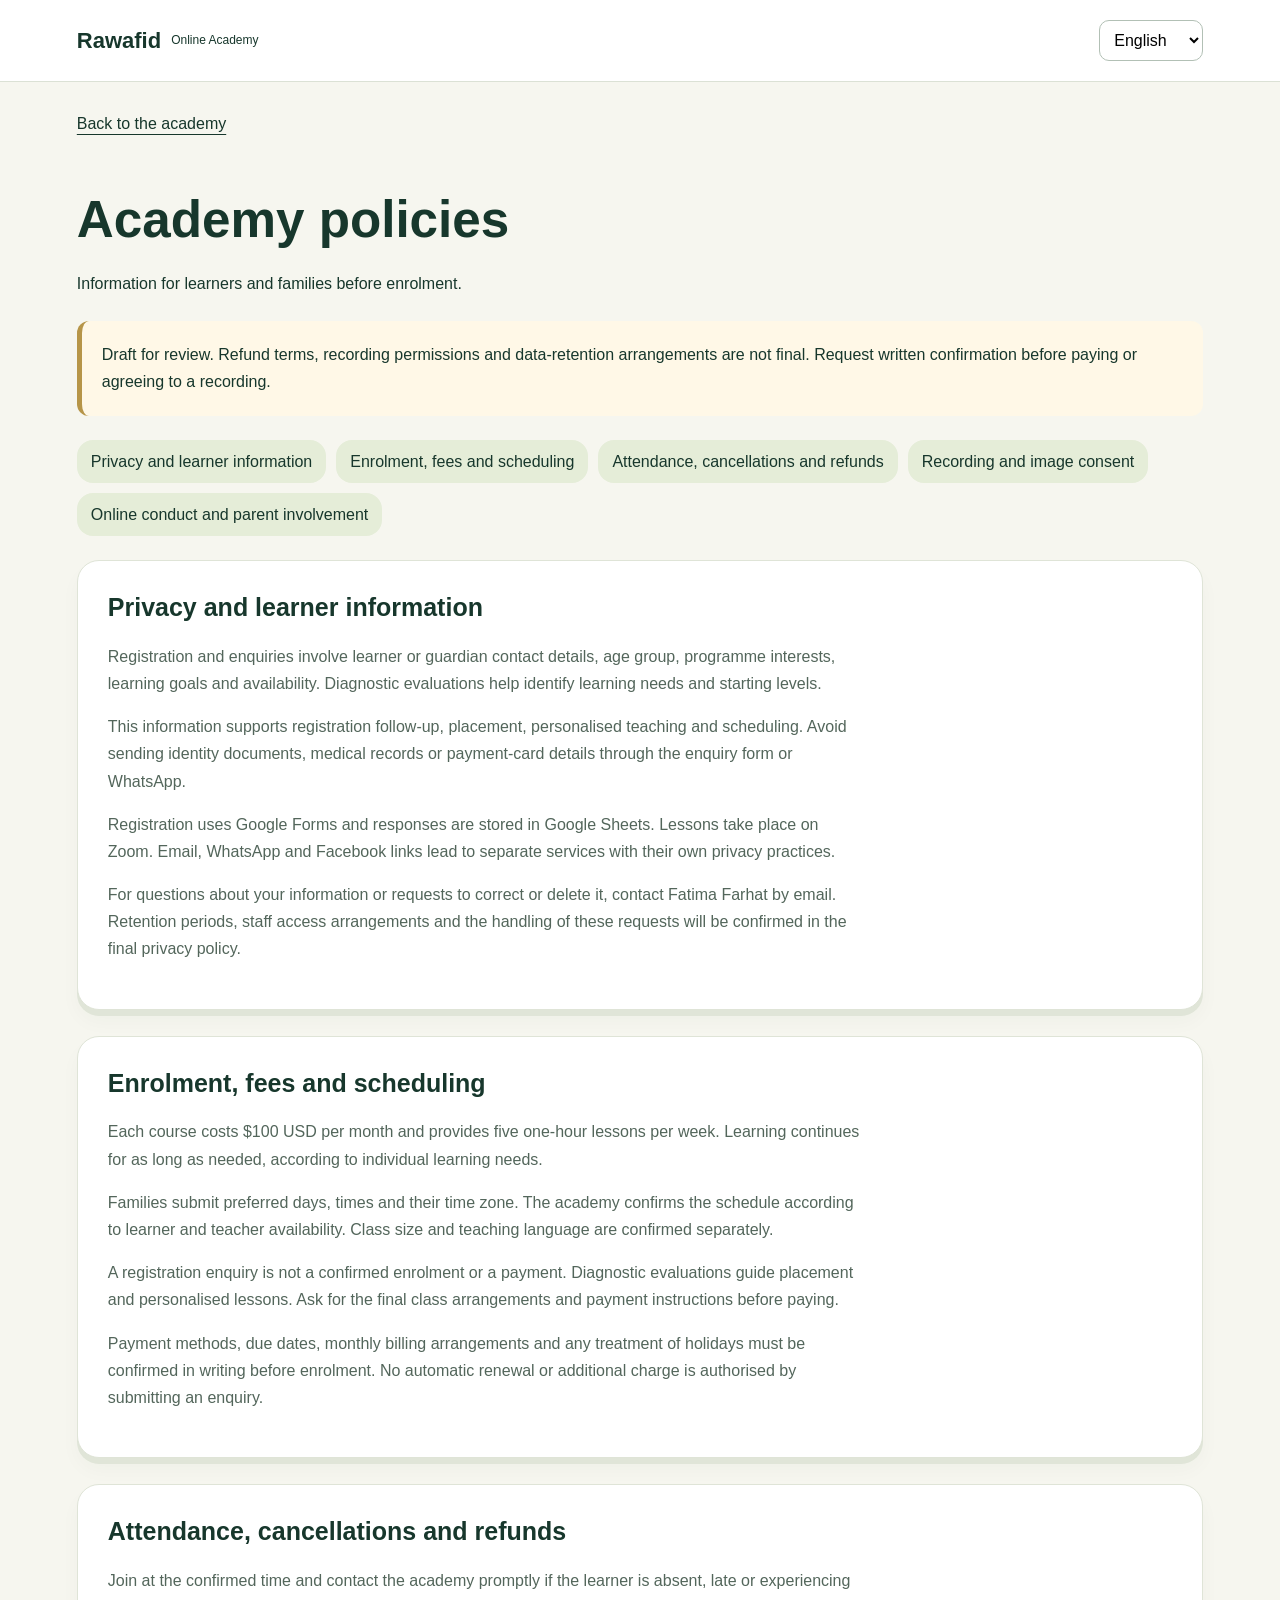
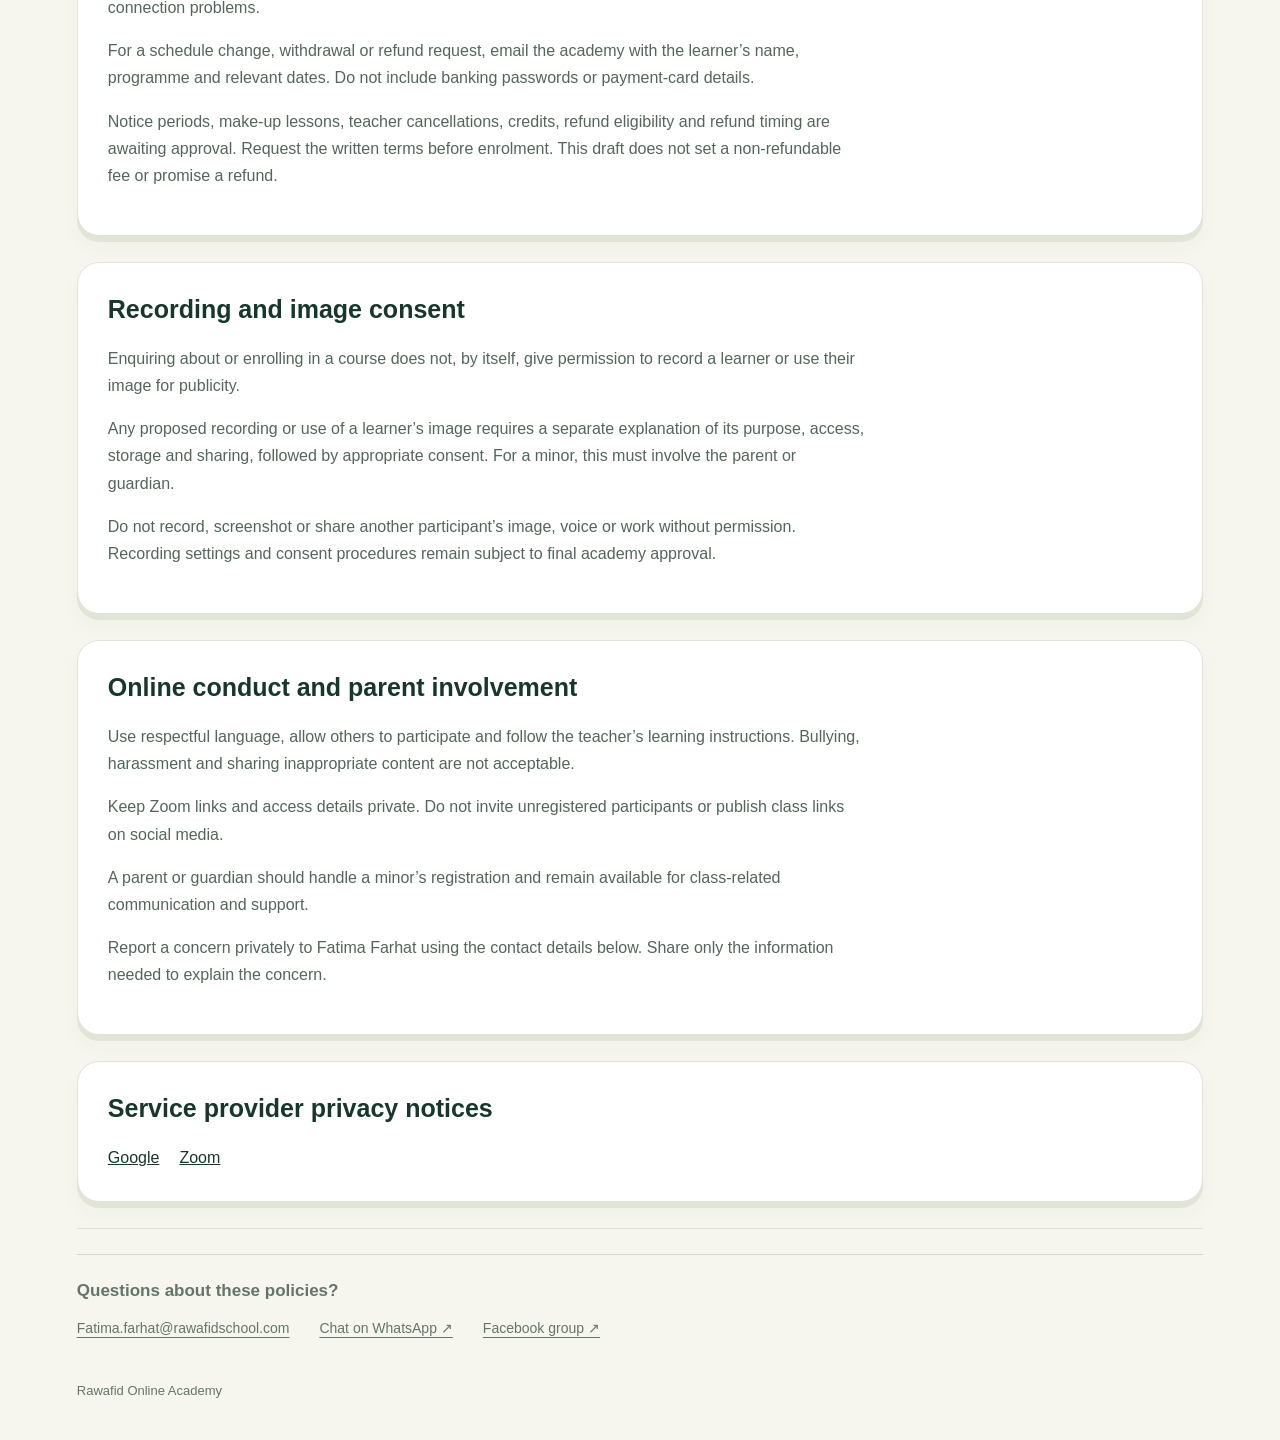
==== policies.html @ be958026 "Add multilingual draft academy policies and footer policy links" ====
<!doctype html><html lang="en"><head><meta charset="utf-8"><meta name="viewport" content="width=device-width,initial-scale=1"><title>Policies | Rawafid Online Academy</title><link rel="stylesheet" href="assets/programmes.css"><style>.policy-nav{display:flex;flex-wrap:wrap;gap:10px;margin:24px 0}.policy-nav a{padding:8px 14px;background:#e5edd8;border-radius:16px}.review{border-inline-start:5px solid #b69548;background:#fff8e7;padding:20px;border-radius:12px;margin:24px 0}.policy-card{scroll-margin-top:24px}.policy-card p{max-width:85ch}.policy-hero{padding:30px 0 0}.policy-providers{display:flex;gap:20px;flex-wrap:wrap}.policy-providers a{text-decoration:underline}</style></head><body><header><a class="brand" href="index.html">Rawafid <span>Online Academy</span></a><select id="language" aria-label="Language"><option value="en">English</option><option value="ar">العربية</option><option value="fr">Français</option><option value="es">Español</option></select></header><main id="page"><h1>Academy policies</h1></main><script src="assets/policies-data.js"></script><script src="assets/policies.js"></script></body></html>
---- assets/programmes.css ----
:root{--ink:#17372c;--deep:#071a15;--lime:#d8ef9a;--paper:#f6f6ef}*{box-sizing:border-box}html{scroll-behavior:smooth;scroll-padding-top:24px}body{margin:0;color:var(--ink);background:var(--paper);font:16px/1.7 Arial,sans-serif}a{color:inherit;text-decoration:none}header{background:white;padding:20px max(6vw,20px);display:flex;align-items:center;justify-content:space-between;gap:20px;border-bottom:1px solid #dbe1d5}.brand{display:flex;gap:10px;align-items:center;font-weight:800;font-size:22px}.brand img{width:32px;height:32px;object-fit:contain}.brand span{font-size:12px;font-weight:400}select{padding:10px;border:1px solid #b2c0b5;border-radius:10px;background:white;font:inherit;max-width:140px}main{max-width:1280px;margin:auto;padding:28px 6vw 0}.back{display:inline-block;margin-bottom:24px;text-decoration:underline;text-underline-offset:5px}.hero{background:var(--deep);color:white;border-radius:30px;padding:50px;display:grid;grid-template-columns:1fr 180px;gap:28px;align-items:center;box-shadow:0 10px 0 #bdd19d,0 22px 30px #17372c18;margin-bottom:46px}.eyebrow{font-size:12px;letter-spacing:1px;font-weight:bold;color:#5b7767;margin:0 0 12px}.hero .eyebrow{color:var(--lime)}h1{font-size:clamp(32px,4vw,56px);line-height:1.15;margin:0 0 20px}h2{font-size:25px;line-height:1.35;margin:0 0 18px}h3{font-size:18px;line-height:1.4}.intro{max-width:650px;font-size:19px;color:#e0e9dc}.button{display:inline-block;padding:13px 23px;border:1px solid #c1d884;background:var(--lime);color:var(--deep);border-radius:14px;box-shadow:0 5px 0 #91a959,0 9px 14px #0002;font-weight:bold;transition:transform .18s}.button:hover{transform:translateY(-2px)}.button:active{transform:translateY(3px)}.emblem{width:170px;height:170px;background:linear-gradient(135deg,#f2f8df,#aacb76);color:#1c5142;font-size:75px;font-family:Georgia,serif;display:grid;place-items:center;border-radius:40px;box-shadow:8px 12px 0 #45624b,16px 20px 30px #0005;transform:rotate(-6deg)}.layout{display:grid;grid-template-columns:minmax(0,1.7fr) minmax(280px,1fr);gap:26px}.card{padding:30px;background:white;border:1px solid #dfe4d7;border-radius:22px;box-shadow:0 6px 0 #e0e5d8,0 12px 20px #17372c08;margin-bottom:26px}.card p{color:#53665b}.outcomes{padding-inline-start:24px}.outcomes li{padding:9px 0 9px 5px}.outcomes li::marker{color:#658c34}.chips{display:flex;flex-wrap:wrap;gap:9px}.chips span{padding:5px 13px;background:#edf3e1;border-radius:25px;font-size:14px}.levels{display:grid;grid-template-columns:repeat(3,1fr);gap:18px}.levels article{border-top:3px solid #c8dfa0;padding-top:16px}.levels article>span{font-size:13px;color:#617c4a}.levels p{font-size:14px}dl{margin:0}dl div{padding:14px 0;border-bottom:1px solid #e6ebdf}dl div:last-child{border:0}dt{font-size:13px;color:#647569}dd{margin:4px 0 0;font-weight:600}.register{background:#edf3e1}.register .button{display:block;text-align:center}.related{padding:24px 0}.related nav{display:grid;grid-template-columns:repeat(3,1fr);gap:18px}.related a{font-weight:bold;padding:22px;transition:transform .18s}.related a:hover{transform:translateY(-4px)}footer{border-top:1px solid #dbe1d5;padding:25px 0;color:#647569;font-size:13px}a:focus-visible,select:focus-visible{outline:3px solid #7a983e;outline-offset:5px}[dir=rtl] .emblem{transform:rotate(6deg)}@media(max-width:850px){.layout{grid-template-columns:1fr}.hero{grid-template-columns:1fr 120px;padding:30px}.emblem{width:115px;height:115px;font-size:55px}.related nav{grid-template-columns:1fr}.related .card{margin-bottom:8px}}@media(max-width:520px){header{padding:14px 18px}.brand{font-size:19px;gap:7px}.brand span{display:none}main{padding:22px 18px 0}.hero{grid-template-columns:1fr;padding:28px;gap:22px}.emblem{grid-row:1;width:75px;height:75px;font-size:36px;border-radius:20px}.intro{font-size:17px}.card{padding:23px}.levels{grid-template-columns:1fr;gap:12px}.levels h3{margin:6px 0}.levels p{margin-top:0}}@media(prefers-reduced-motion:reduce){html{scroll-behavior:auto}*{transition:none!important}}

.footer-contact{padding:26px 0;display:flex;flex-wrap:wrap;gap:16px 30px;align-items:center;border-top:1px solid #87988055}.footer-contact h2{font:600 17px Arial,sans-serif;margin:0;flex-basis:100%}.footer-contact a{display:inline-flex;flex-direction:column;gap:5px;text-decoration:underline;text-underline-offset:4px;overflow-wrap:anywhere;max-width:100%;font-size:14px}.footer-contact small{font-size:11px;text-decoration:none}.footer-contact a:focus-visible{outline:3px solid #a7c96c;outline-offset:5px}@media(max-width:600px){.footer-contact{align-items:flex-start;flex-direction:column}.footer-contact h2{flex-basis:auto}}
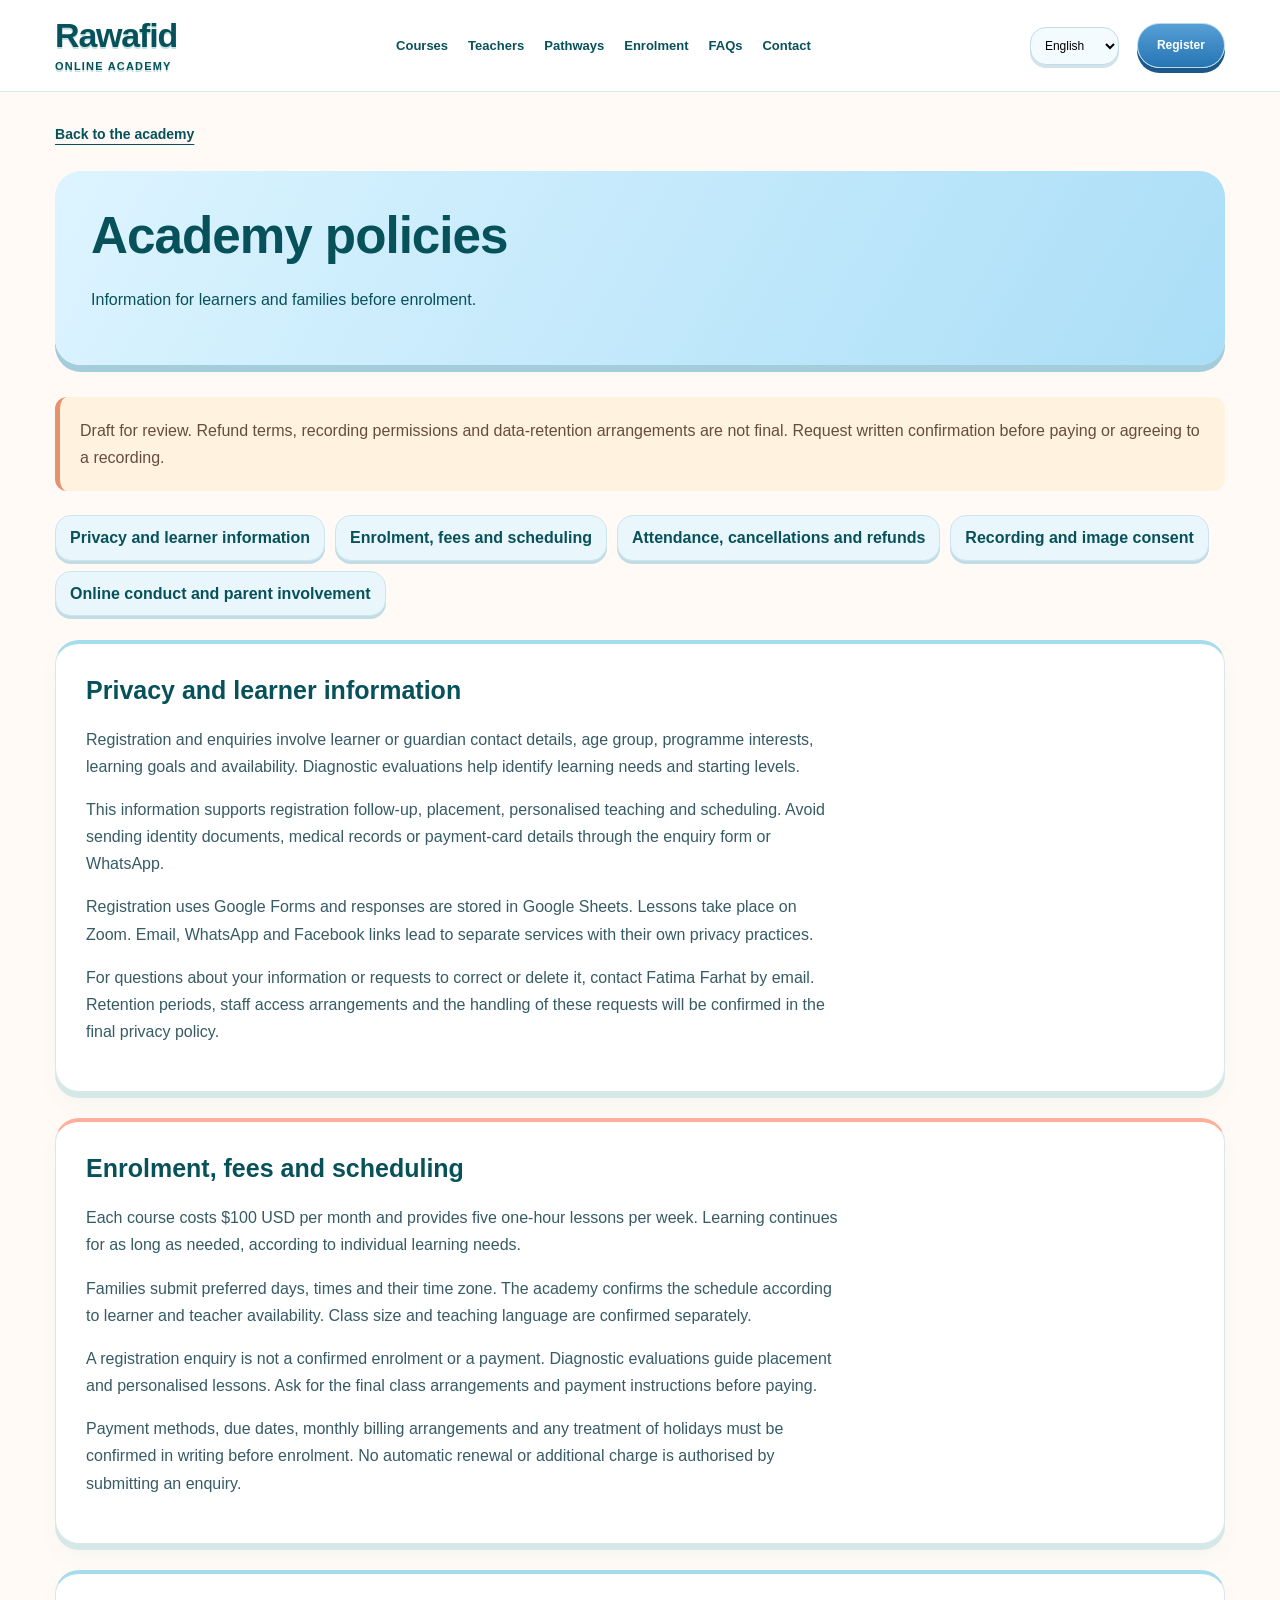
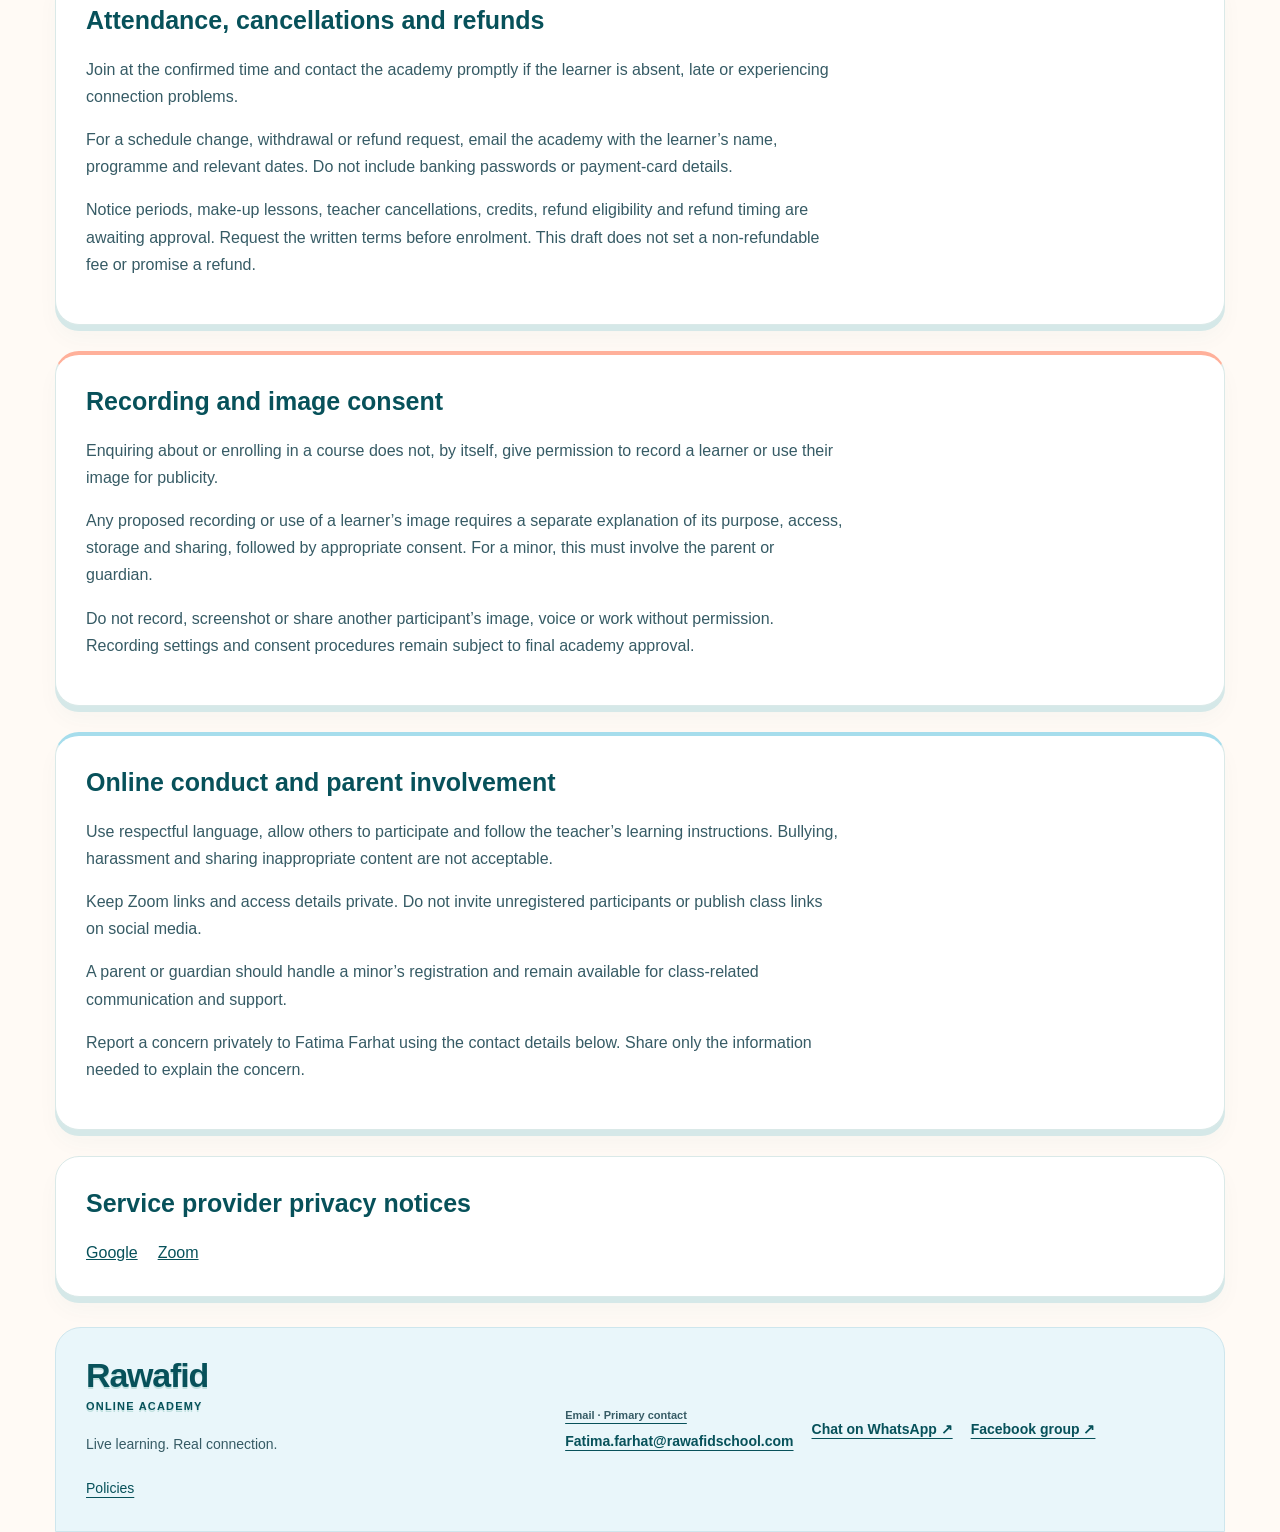
==== commit ce5f3bbc: "Unify academy palette across course pages, policies, and registration links" ====
--- a/policies.html
+++ b/policies.html
@@ -1 +1 @@
-<!doctype html><html lang="en"><head><meta charset="utf-8"><meta name="viewport" content="width=device-width,initial-scale=1"><title>Policies | Rawafid Online Academy</title><link rel="stylesheet" href="assets/programmes.css"><style>.policy-nav{display:flex;flex-wrap:wrap;gap:10px;margin:24px 0}.policy-nav a{padding:8px 14px;background:#e5edd8;border-radius:16px}.review{border-inline-start:5px solid #b69548;background:#fff8e7;padding:20px;border-radius:12px;margin:24px 0}.policy-card{scroll-margin-top:24px}.policy-card p{max-width:85ch}.policy-hero{padding:30px 0 0}.policy-providers{display:flex;gap:20px;flex-wrap:wrap}.policy-providers a{text-decoration:underline}</style></head><body><header><a class="brand" href="index.html">Rawafid <span>Online Academy</span></a><select id="language" aria-label="Language"><option value="en">English</option><option value="ar">العربية</option><option value="fr">Français</option><option value="es">Español</option></select></header><main id="page"><h1>Academy policies</h1></main><script src="assets/policies-data.js"></script><script src="assets/policies.js"></script></body></html>+<!doctype html><html lang="en"><head><meta charset="utf-8"><meta name="viewport" content="width=device-width,initial-scale=1"><title>Policies | Rawafid Online Academy</title><link rel="stylesheet" href="assets/programmes.css"><style>.policy-nav{display:flex;flex-wrap:wrap;gap:10px;margin:24px 0}.policy-nav a{padding:8px 14px;background:#e5edd8;border-radius:16px}.review{border-inline-start:5px solid #b69548;background:#fff8e7;padding:20px;border-radius:12px;margin:24px 0}.policy-card{scroll-margin-top:24px}.policy-card p{max-width:85ch}.policy-hero{padding:30px 0 0}.policy-providers{display:flex;gap:20px;flex-wrap:wrap}.policy-providers a{text-decoration:underline}</style><link rel="stylesheet" href="assets/academy-theme.css"></head><body class="academy-page"><header><a class="brand" href="index.html">Rawafid <span>Online Academy</span></a><select id="language" aria-label="Language"><option value="en">English</option><option value="ar">العربية</option><option value="fr">Français</option><option value="es">Español</option></select></header><main id="page"><h1>Academy policies</h1></main><script src="assets/academy-chrome.js"></script><script src="assets/policies-data.js"></script><script src="assets/policies.js"></script></body></html>
--- a/assets/academy-theme.css
+++ b/assets/academy-theme.css
@@ -0,0 +1,37 @@
+:root{--academy-sky:#cceeff;--academy-teal:#07515a;--academy-coral:#ff927c;--academy-cream:#fffaf5;--academy-muted:#365b65}
+.academy-page{background:var(--academy-cream);color:var(--academy-teal);font-family:Arial,sans-serif}
+.academy-page header{background:white;border-bottom:1px solid #d9ebed;display:flex;align-items:center;flex-wrap:wrap;padding:18px 4.3vw;gap:18px}
+.academy-page header .brand,.academy-page .footer-brand .brand{font:900 34px/1 Arial,sans-serif;letter-spacing:-1.2px;color:var(--academy-teal);text-shadow:0 2px 0 #c0e0df;flex-shrink:0}
+.academy-page .brand-name{font:inherit;letter-spacing:inherit}
+.academy-page .brand-name small{display:block;font:800 11px/1.2 Arial,sans-serif;letter-spacing:1.2px;margin-top:8px;text-transform:uppercase}
+.academy-page .academy-nav{display:flex;gap:20px;flex:1;justify-content:center;flex-wrap:wrap;font-size:13px;font-weight:800}
+.academy-page .academy-nav a{padding:7px 0}.academy-page .academy-nav a:hover{color:#087f8a;text-decoration:underline;text-underline-offset:6px}
+.academy-page header select{background:#f3fbff;border:1px solid #c3dce6;box-shadow:0 3px 0 #d2e4eb;border-radius:16px;font-size:12px;max-width:125px}
+.academy-page .button{border-radius:28px;background:linear-gradient(#ffa38c,#ff927c);border:1px solid #ffc1af;color:#3e302b;box-shadow:0 5px 0 #c36d5a,0 9px 15px #07515a14;font-weight:800}
+.academy-page .button:hover{background:#ffac97;transform:translateY(-2px)}
+.academy-page header .header-register{background:linear-gradient(#579fd6,#2675b3);color:#fff;box-shadow:0 5px 0 #1c5988;padding:11px 19px;font-size:12px;border-color:#b6d9ee}
+.academy-page main{max-width:1400px;padding:28px 4.3vw 0}
+.academy-page .back{font-size:14px;font-weight:700}
+.academy-page .hero{background:radial-gradient(ellipse at 90% 8%,#fff9 0,transparent 46%),linear-gradient(120deg,#ddf4ff,#aadef7);color:var(--academy-teal);border:1px solid #b6dfee;box-shadow:0 8px 0 #a4cddc,0 18px 28px #07515a12;border-radius:28px}
+.academy-page .hero .eyebrow{color:#07515a;background:#fff5d7;border:1px solid #fff;padding:7px 14px;border-radius:24px;display:inline-block}
+.academy-page .hero h1{font-weight:900;letter-spacing:-1.8px;text-shadow:0 2px 0 #efffff,0 4px 0 #99cbd5}
+.academy-page .hero .intro{color:var(--academy-muted)}
+.academy-page .emblem{background:linear-gradient(145deg,#fff6df,#ffdfb9);color:#07515a;box-shadow:8px 12px 0 #d8ba93,16px 20px 30px #07515a1c;border:2px solid #fff9}
+.academy-page .card{border:1px solid #dae9e8;border-radius:24px;box-shadow:0 6px 0 #d5e8e8,0 14px 22px #07515a08}
+.academy-page .card h2,.academy-page .card h3{color:var(--academy-teal)}.academy-page .card p,.academy-page dt{color:var(--academy-muted)}
+.academy-page .personalised{background:#fff5e4;border-color:#f0ddbd;box-shadow:0 6px 0 #e8d7b8,0 14px 22px #07515a08}
+.academy-page .chips span{background:#e6f5fc;border:1px solid #c9e6f0;color:#07515a}.academy-page .levels article{border-top-color:#ffac97}.academy-page .levels article>span{color:#825044}
+.academy-page .outcomes li::marker{color:#b9604b}.academy-page .register{background:#e8f7fd}.academy-page dl div{border-color:#dfeded}
+.academy-page .related a:nth-child(1){background:#fff4e1}.academy-page .related a:nth-child(2){background:#e7f6fd}.academy-page .related a:nth-child(3){background:#ffede6}
+.academy-page .policy-hero{background:linear-gradient(120deg,#ddf4ff,#aadef7);padding:36px;border-radius:26px;box-shadow:0 7px 0 #a4cddc;margin-bottom:32px}.academy-page .policy-hero h1{font-weight:900;letter-spacing:-1px}
+.academy-page .policy-nav a{background:#e9f7fc;border:1px solid #cce5ee;box-shadow:0 3px 0 #c2dce5;font-weight:700;color:#07515a}
+.academy-page .review{background:#fff3df;border-inline-start-color:#e69270;color:#654d3a}.academy-page .policy-card{border-top:4px solid #a6ddec}.academy-page .policy-card:nth-of-type(even){border-top-color:#ffb09a}
+.academy-page .academy-footer{background:#e9f6fa;color:#07515a;border:1px solid #cee6ed;border-radius:26px 26px 0 0;padding:30px;display:grid;grid-template-columns:1fr 1.4fr;gap:30px;margin-top:30px}
+.academy-page .footer-brand p{font-size:14px;color:#365b65;margin:20px 0}.academy-page .footer-brand>a:last-child{font-size:14px;text-decoration:underline;text-underline-offset:4px}
+.academy-page .footer-contact{border:0;padding:0;align-content:center;gap:18px}.academy-page .footer-contact a{font-weight:700}.academy-page .footer-contact small{color:#365b65}
+.academy-page a:focus-visible,.academy-page select:focus-visible{outline:3px solid #0a7785;outline-offset:5px}
+body:not(.academy-page) footer{background:#e9f6fa!important;color:#07515a!important;border-top:1px solid #cee6ed}
+body:not(.academy-page) footer a,body:not(.academy-page) footer p,body:not(.academy-page) footer .preview-note{color:#07515a!important}
+@media(max-width:1150px){.academy-page .academy-nav{order:4;flex-basis:100%;justify-content:center}.academy-page header .brand{margin-inline-end:auto}}
+@media(max-width:650px){.academy-page header{gap:12px;padding:16px 18px}.academy-page header .brand{font-size:27px}.academy-page header .brand small{font-size:9px}.academy-page header select{padding:8px;font-size:11px}.academy-page header .header-register{padding:9px 13px;font-size:11px}.academy-page .academy-nav{gap:8px 17px;font-size:12px}.academy-page main{padding:24px 18px 0}.academy-page .hero{padding:27px}.academy-page .hero h1{letter-spacing:-1px}.academy-page .policy-hero{padding:26px}.academy-page .academy-footer{grid-template-columns:1fr;padding:25px;gap:24px}.academy-page .footer-contact{flex-direction:column;align-items:flex-start}}
+@media(prefers-reduced-motion:reduce){.academy-page .button,.academy-page .related a{transition:none}}
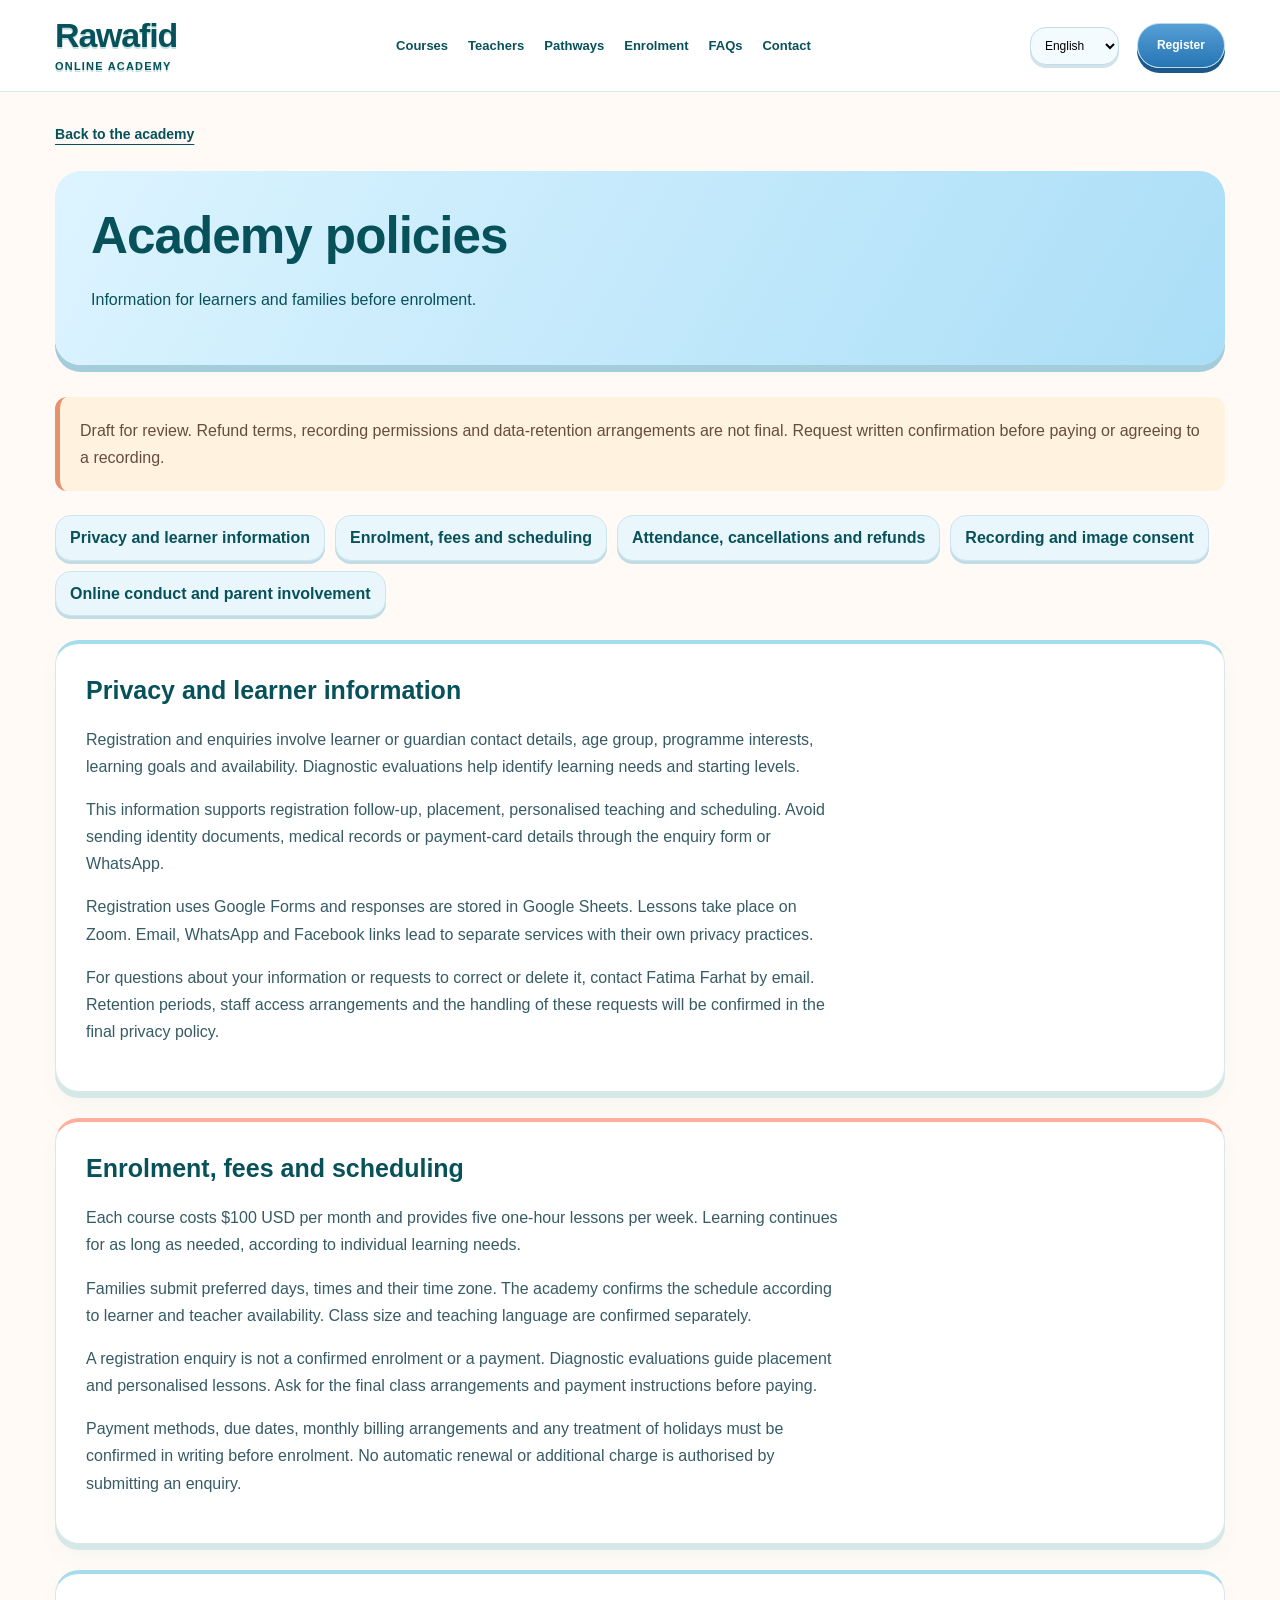
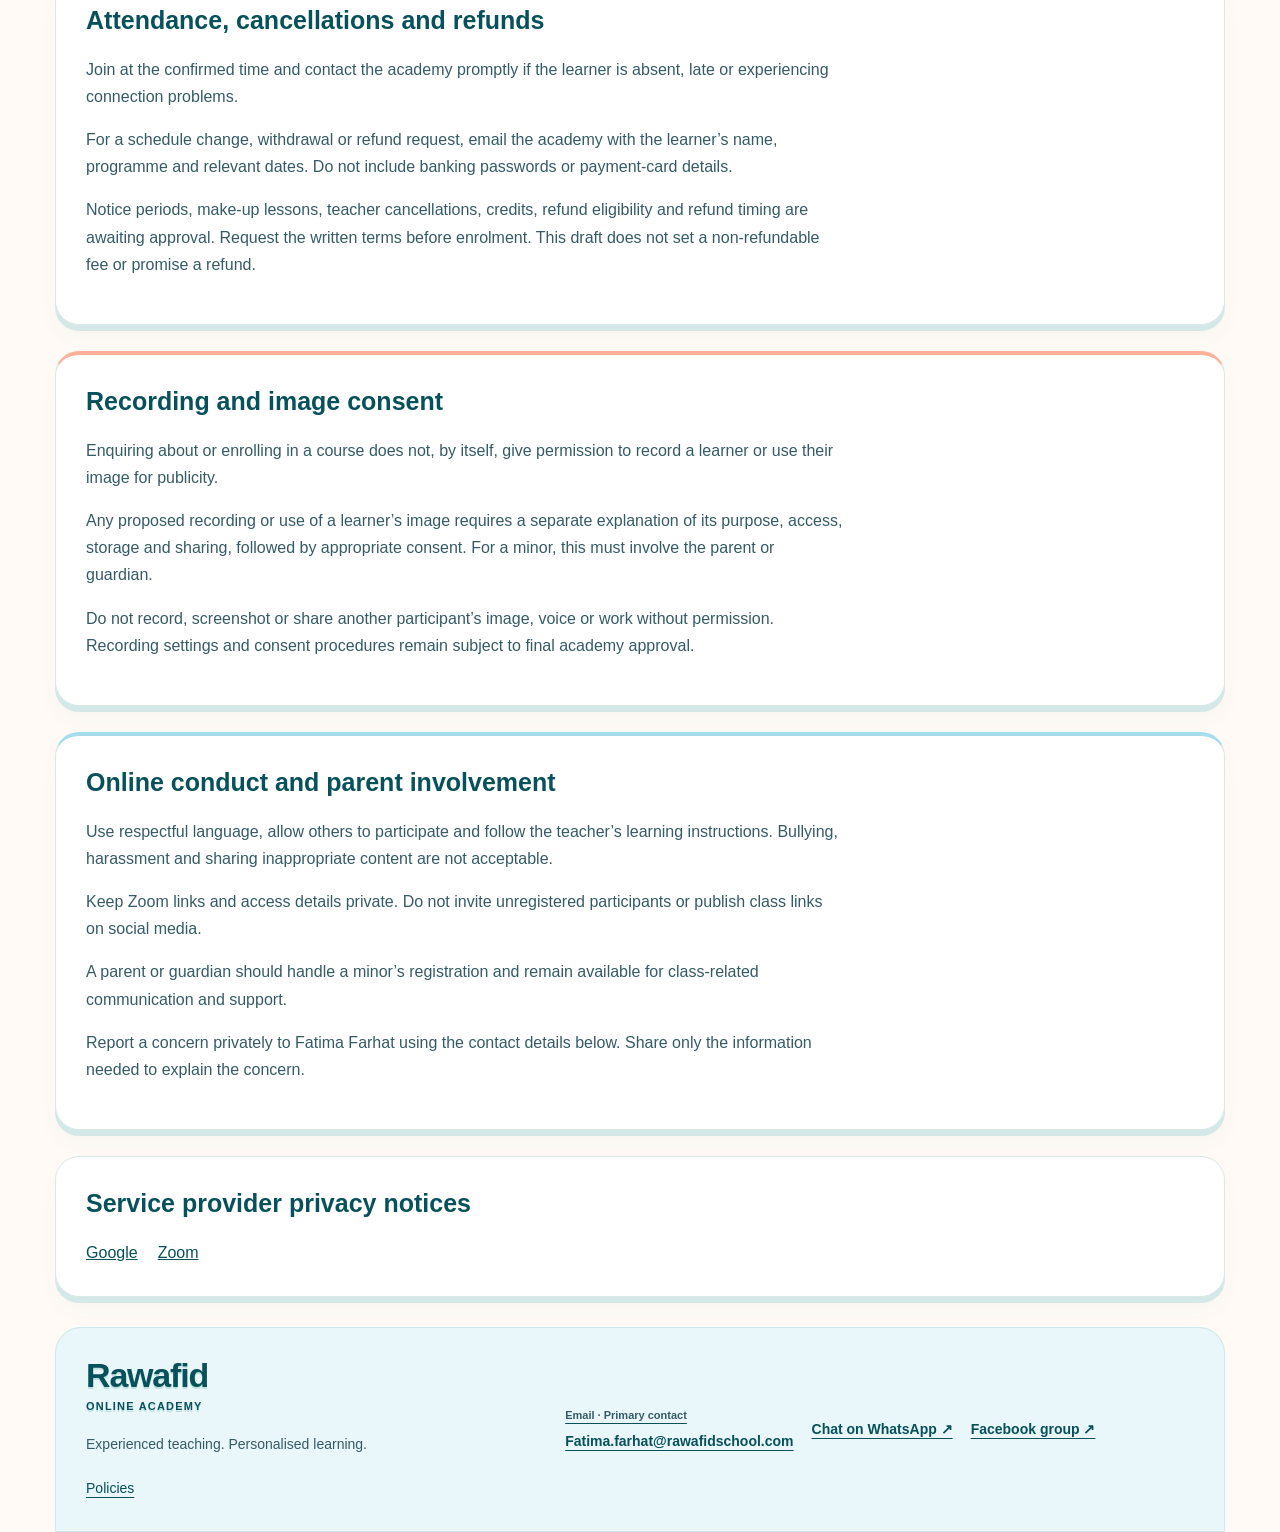
==== commit f68a511b: "Strengthen academy identity with personalised teaching message and learning approach" ====
--- a/policies.html
+++ b/policies.html
@@ -1 +1 @@
-<!doctype html><html lang="en"><head><meta charset="utf-8"><meta name="viewport" content="width=device-width,initial-scale=1"><title>Policies | Rawafid Online Academy</title><link rel="stylesheet" href="assets/programmes.css"><style>.policy-nav{display:flex;flex-wrap:wrap;gap:10px;margin:24px 0}.policy-nav a{padding:8px 14px;background:#e5edd8;border-radius:16px}.review{border-inline-start:5px solid #b69548;background:#fff8e7;padding:20px;border-radius:12px;margin:24px 0}.policy-card{scroll-margin-top:24px}.policy-card p{max-width:85ch}.policy-hero{padding:30px 0 0}.policy-providers{display:flex;gap:20px;flex-wrap:wrap}.policy-providers a{text-decoration:underline}</style><link rel="stylesheet" href="assets/academy-theme.css"></head><body class="academy-page"><header><a class="brand" href="index.html">Rawafid <span>Online Academy</span></a><select id="language" aria-label="Language"><option value="en">English</option><option value="ar">العربية</option><option value="fr">Français</option><option value="es">Español</option></select></header><main id="page"><h1>Academy policies</h1></main><script src="assets/academy-chrome.js"></script><script src="assets/policies-data.js"></script><script src="assets/policies.js"></script></body></html>+<!doctype html><html lang="en"><head><meta charset="utf-8"><meta name="viewport" content="width=device-width,initial-scale=1"><title>Policies | Rawafid Online Academy</title><link rel="stylesheet" href="assets/programmes.css"><style>.policy-nav{display:flex;flex-wrap:wrap;gap:10px;margin:24px 0}.policy-nav a{padding:8px 14px;background:#e5edd8;border-radius:16px}.review{border-inline-start:5px solid #b69548;background:#fff8e7;padding:20px;border-radius:12px;margin:24px 0}.policy-card{scroll-margin-top:24px}.policy-card p{max-width:85ch}.policy-hero{padding:30px 0 0}.policy-providers{display:flex;gap:20px;flex-wrap:wrap}.policy-providers a{text-decoration:underline}</style><link rel="stylesheet" href="assets/academy-theme.css"></head><body class="academy-page"><header><a class="brand" href="index.html">Rawafid <span>Online Academy</span></a><select id="language" aria-label="Language"><option value="en">English</option><option value="ar">العربية</option><option value="fr">Français</option><option value="es">Español</option></select></header><main id="page"><h1>Academy policies</h1></main><script src="assets/academy-chrome.js"></script><script src="assets/policies-data.js"></script><script src="assets/policies.js"></script><script src="assets/academy-identity.js"></script></body></html>
--- a/assets/academy-theme.css
+++ b/assets/academy-theme.css
@@ -35,3 +35,5 @@
 @media(max-width:1150px){.academy-page .academy-nav{order:4;flex-basis:100%;justify-content:center}.academy-page header .brand{margin-inline-end:auto}}
 @media(max-width:650px){.academy-page header{gap:12px;padding:16px 18px}.academy-page header .brand{font-size:27px}.academy-page header .brand small{font-size:9px}.academy-page header select{padding:8px;font-size:11px}.academy-page header .header-register{padding:9px 13px;font-size:11px}.academy-page .academy-nav{gap:8px 17px;font-size:12px}.academy-page main{padding:24px 18px 0}.academy-page .hero{padding:27px}.academy-page .hero h1{letter-spacing:-1px}.academy-page .policy-hero{padding:26px}.academy-page .academy-footer{grid-template-columns:1fr;padding:25px;gap:24px}.academy-page .footer-contact{flex-direction:column;align-items:flex-start}}
 @media(prefers-reduced-motion:reduce){.academy-page .button,.academy-page .related a{transition:none}}
+.academy-identity{background:#fffaf5;padding:42px max(4.3vw,20px);display:grid;grid-template-columns:1fr 2fr;gap:36px;border-block:1px solid #e0eceb;color:#07515a}.identity-intro>p{font-size:12px;font-weight:800;letter-spacing:1.2px;text-transform:uppercase;color:#48686c;margin:0 0 12px}.identity-intro h2{font-size:clamp(25px,2.3vw,34px);line-height:1.15;letter-spacing:-.6px;margin:0;max-width:330px}.identity-steps{display:grid;grid-template-columns:repeat(3,1fr);gap:24px}.identity-steps article{border-inline-start:3px solid #ff927c;padding-inline-start:18px}.identity-steps article:nth-child(2){border-color:#80cbe9}.identity-steps article:nth-child(3){border-color:#27959c}.identity-steps span{font-size:12px;font-weight:800;color:#526e73}.identity-steps h3{font-size:19px;margin:8px 0}.identity-steps p{font-size:14px;line-height:1.6;margin:0;color:#365b65}.approved-copy .academy-tagline{font-size:clamp(23px,2.3vw,33px)}
+@media(max-width:850px){.academy-identity{grid-template-columns:1fr;gap:25px}.identity-intro h2{max-width:none}}@media(max-width:550px){.identity-steps{grid-template-columns:1fr;gap:22px}.academy-identity{padding-block:30px}}[dir=rtl] .identity-intro h2{letter-spacing:0}
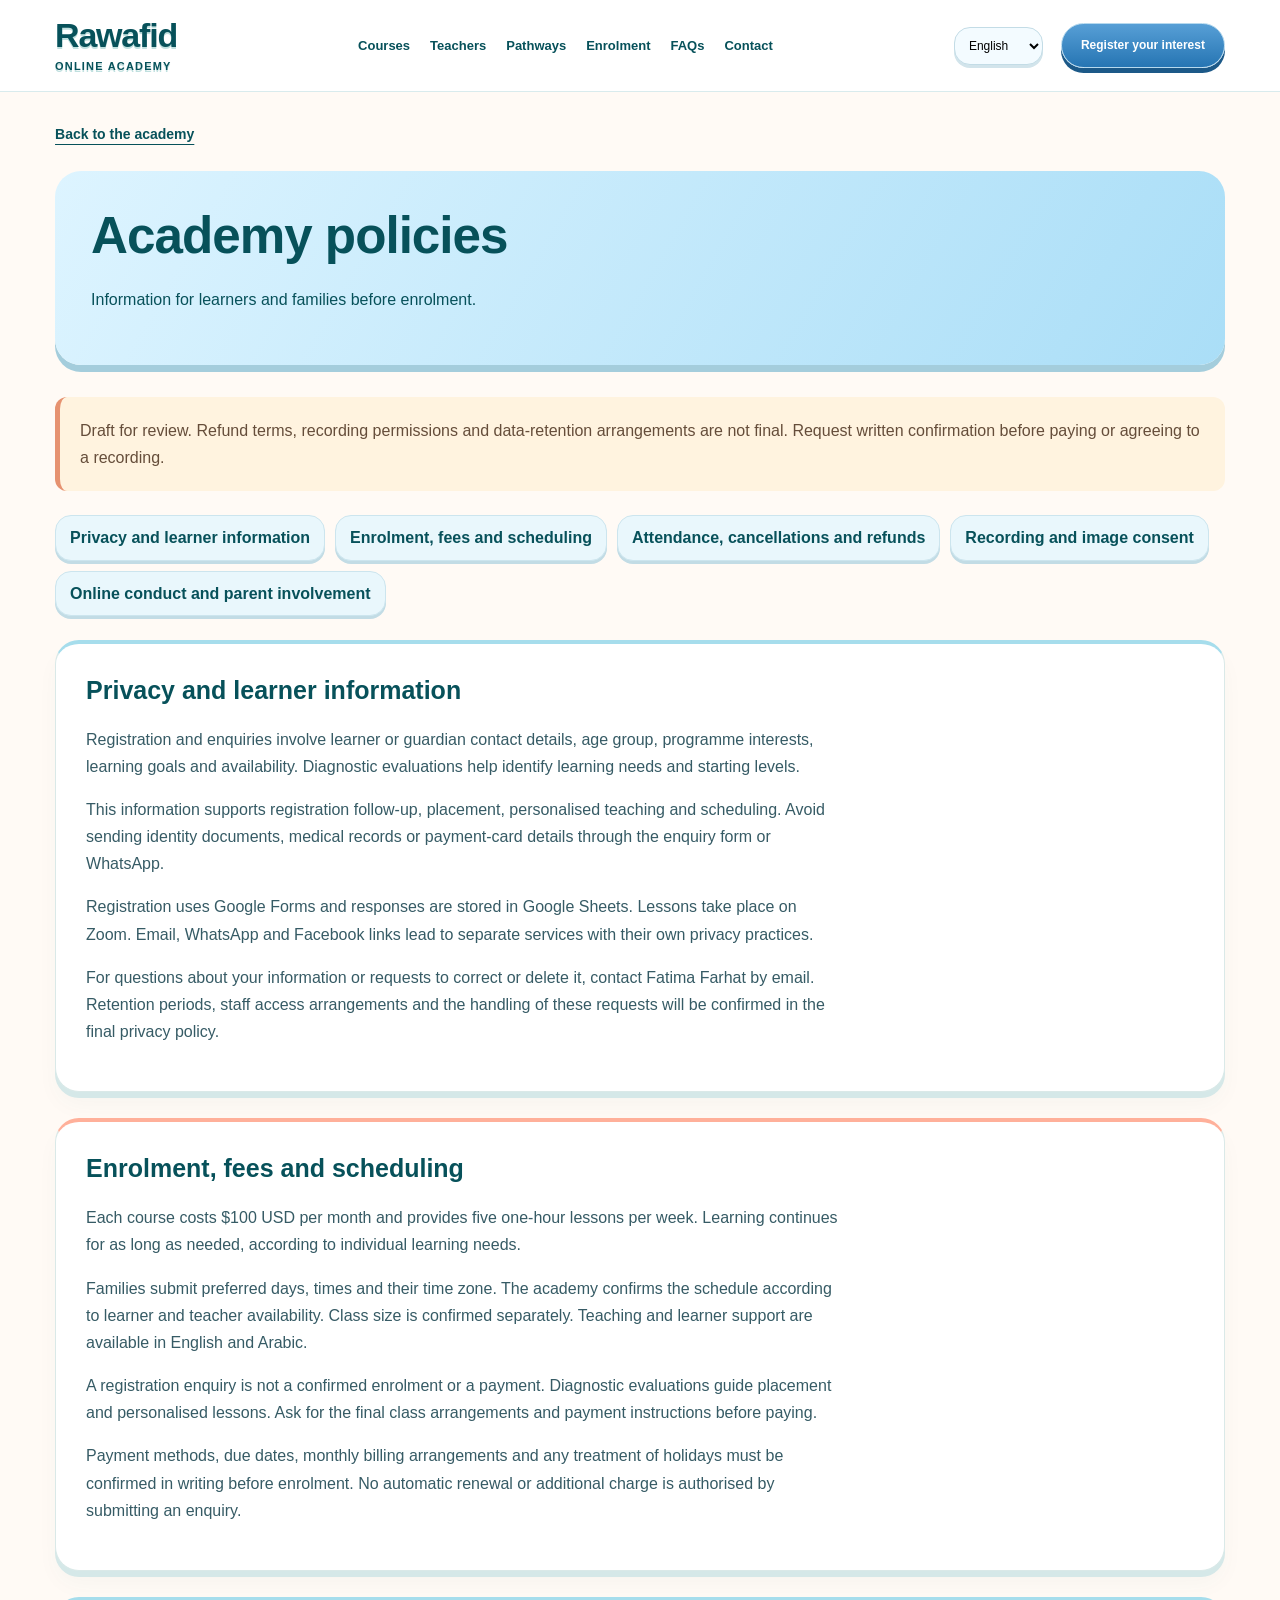
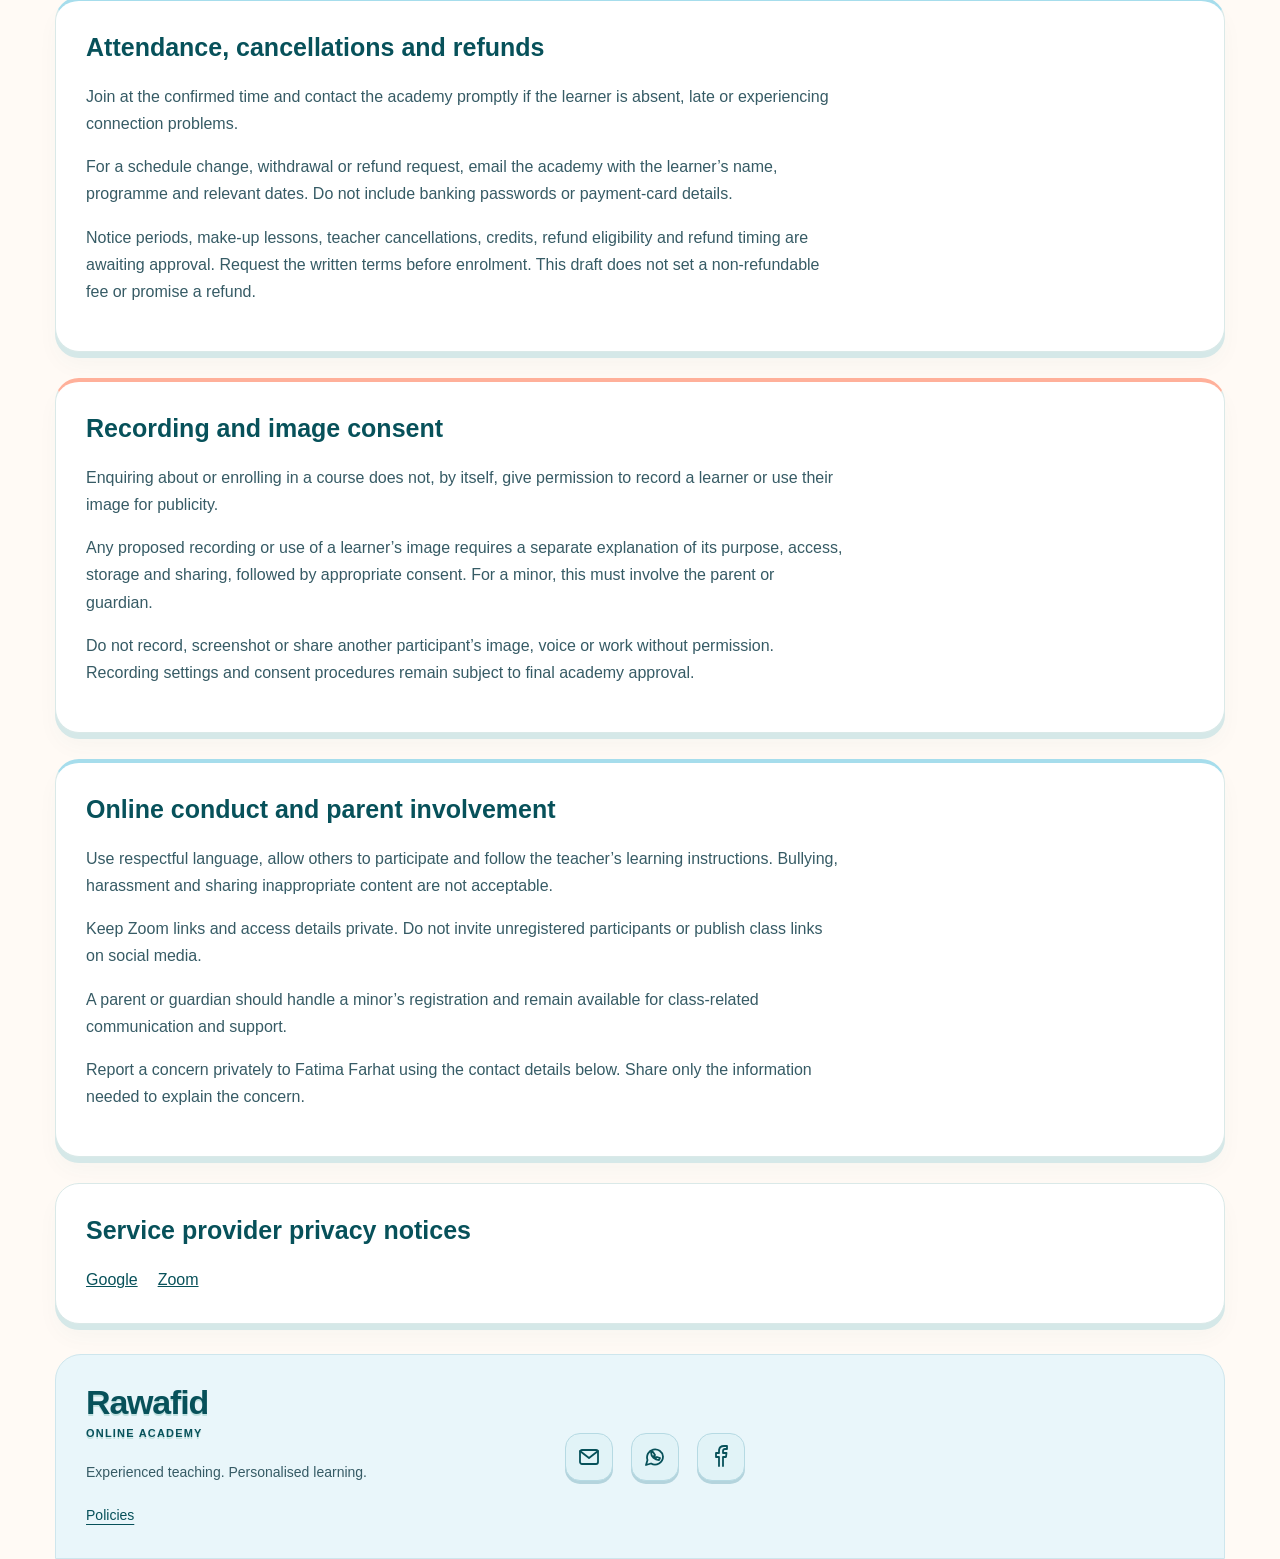
==== commit e72cbfd1: "Add structured registration choices, course prefill, and accessible contact icons" ====
--- a/policies.html
+++ b/policies.html
@@ -1 +1 @@
-<!doctype html><html lang="en"><head><meta charset="utf-8"><meta name="viewport" content="width=device-width,initial-scale=1"><title>Policies | Rawafid Online Academy</title><link rel="stylesheet" href="assets/programmes.css"><style>.policy-nav{display:flex;flex-wrap:wrap;gap:10px;margin:24px 0}.policy-nav a{padding:8px 14px;background:#e5edd8;border-radius:16px}.review{border-inline-start:5px solid #b69548;background:#fff8e7;padding:20px;border-radius:12px;margin:24px 0}.policy-card{scroll-margin-top:24px}.policy-card p{max-width:85ch}.policy-hero{padding:30px 0 0}.policy-providers{display:flex;gap:20px;flex-wrap:wrap}.policy-providers a{text-decoration:underline}</style><link rel="stylesheet" href="assets/academy-theme.css"></head><body class="academy-page"><header><a class="brand" href="index.html">Rawafid <span>Online Academy</span></a><select id="language" aria-label="Language"><option value="en">English</option><option value="ar">العربية</option><option value="fr">Français</option><option value="es">Español</option></select></header><main id="page"><h1>Academy policies</h1></main><script src="assets/academy-chrome.js"></script><script src="assets/policies-data.js"></script><script src="assets/policies.js"></script><script src="assets/academy-identity.js"></script></body></html>+<!doctype html><html lang="en"><head><meta charset="utf-8"><meta name="viewport" content="width=device-width,initial-scale=1"><title>Policies | Rawafid Online Academy</title><link rel="stylesheet" href="assets/programmes.css"><style>.policy-nav{display:flex;flex-wrap:wrap;gap:10px;margin:24px 0}.policy-nav a{padding:8px 14px;background:#e5edd8;border-radius:16px}.review{border-inline-start:5px solid #b69548;background:#fff8e7;padding:20px;border-radius:12px;margin:24px 0}.policy-card{scroll-margin-top:24px}.policy-card p{max-width:85ch}.policy-hero{padding:30px 0 0}.policy-providers{display:flex;gap:20px;flex-wrap:wrap}.policy-providers a{text-decoration:underline}</style><link rel="stylesheet" href="assets/academy-theme.css"></head><body class="academy-page"><header><a class="brand" href="index.html">Rawafid <span>Online Academy</span></a><select id="language" aria-label="Language"><option value="en">English</option><option value="ar">العربية</option><option value="fr">Français</option><option value="es">Español</option></select></header><main id="page"><h1>Academy policies</h1></main><script src="assets/academy-chrome.js"></script><script src="assets/policies-data.js"></script><script src="assets/policies.js"></script><script src="assets/academy-identity.js"></script><script src="assets/registration-options.js"></script></body></html>
--- a/assets/academy-theme.css
+++ b/assets/academy-theme.css
@@ -37,3 +37,20 @@
 @media(prefers-reduced-motion:reduce){.academy-page .button,.academy-page .related a{transition:none}}
 .academy-identity{background:#fffaf5;padding:42px max(4.3vw,20px);display:grid;grid-template-columns:1fr 2fr;gap:36px;border-block:1px solid #e0eceb;color:#07515a}.identity-intro>p{font-size:12px;font-weight:800;letter-spacing:1.2px;text-transform:uppercase;color:#48686c;margin:0 0 12px}.identity-intro h2{font-size:clamp(25px,2.3vw,34px);line-height:1.15;letter-spacing:-.6px;margin:0;max-width:330px}.identity-steps{display:grid;grid-template-columns:repeat(3,1fr);gap:24px}.identity-steps article{border-inline-start:3px solid #ff927c;padding-inline-start:18px}.identity-steps article:nth-child(2){border-color:#80cbe9}.identity-steps article:nth-child(3){border-color:#27959c}.identity-steps span{font-size:12px;font-weight:800;color:#526e73}.identity-steps h3{font-size:19px;margin:8px 0}.identity-steps p{font-size:14px;line-height:1.6;margin:0;color:#365b65}.approved-copy .academy-tagline{font-size:clamp(23px,2.3vw,33px)}
 @media(max-width:850px){.academy-identity{grid-template-columns:1fr;gap:25px}.identity-intro h2{max-width:none}}@media(max-width:550px){.identity-steps{grid-template-columns:1fr;gap:22px}.academy-identity{padding-block:30px}}[dir=rtl] .identity-intro h2{letter-spacing:0}
+
+.academy-page .teaching-support{background:#fff3df;border-inline-start:4px solid #ff927c;border-radius:12px;padding:16px 20px;font-size:15px;line-height:1.6;color:#07515a;margin:25px 0;}
+.enrolment-overview{background:#fffaf5;border:1px solid #cce5ee;border-radius:24px;padding:clamp(22px,4vw,45px);color:#07515a;box-shadow:0 7px 0 #d5e8e8}.enrolment-overview h2{font:800 32px/1.2 Arial,sans-serif;margin:0 0 24px}.enrolment-facts{display:grid;grid-template-columns:1fr 1fr;gap:20px;background:#ddf4ff;border-radius:18px;padding:24px}.enrolment-facts strong{display:block;font:900 34px/1.2 Arial,sans-serif}.enrolment-facts span{display:block;margin-top:8px}.enrolment-support{font-weight:800}.enrolment-steps{display:grid;grid-template-columns:repeat(4,1fr);gap:24px;padding:0;list-style-position:inside;margin:28px 0}.enrolment-steps li{border-top:3px solid #ff927c;padding-top:12px}.enrolment-steps h3{font-size:18px;margin:8px 0}.enrolment-steps p{font-size:14px;line-height:1.6}.enrolment-next{border-top:1px solid #cce5ee;padding-top:14px}.enrolment-next small,.enrolment-policy{display:block;margin-top:12px}.enrolment-policy{text-decoration:underline}.academy-page .enrolment-facts,.academy-page .enrolment-steps{grid-template-columns:1fr}.academy-page .enrolment-overview{padding:25px}.academy-page .enrolment-overview h2{font-size:26px}@media(max-width:700px){.enrolment-facts,.enrolment-steps{grid-template-columns:1fr}.site-nav .navtools .button{max-width:140px;white-space:normal;line-height:1.3}}
+.age-pathways{padding:60px max(4.3vw,20px);background:#fff;color:#07515a}.pathways-heading{display:flex;align-items:center;justify-content:space-between;gap:24px;margin-bottom:28px}.pathways-heading p{font-size:13px;font-weight:800;margin:0 0 8px}.pathways-heading h2{font:800 clamp(26px,3vw,38px)/1.2 Arial,sans-serif;margin:0}.pathways-heading a{font-weight:700;text-decoration:underline;white-space:nowrap}.pathway-cards{display:grid;grid-template-columns:repeat(3,1fr);gap:24px}.pathway-cards article{background:#fffaf5;border:1px solid #d6e7e8;border-radius:24px;overflow:hidden;box-shadow:0 6px 0 #d5e8e8}.pathway-cards img{display:block;width:100%;height:auto;max-height:235px;object-fit:cover}.pathway-copy{padding:26px}.pathway-copy h3{font:800 27px/1.2 Arial,sans-serif;margin:0 0 14px}.pathway-copy p,.pathway-copy li{font-size:15px;line-height:1.65;color:#365b65}.pathway-copy ul{padding-inline-start:20px;margin-bottom:0}.pathway-copy li+li{margin-top:10px}.pathways-note{font-size:13px;line-height:1.7;max-width:900px;margin:28px 0 0;color:#365b65}@media(max-width:800px){.pathway-cards{grid-template-columns:1fr}.pathways-heading{align-items:flex-start;flex-direction:column}.pathway-cards img{max-height:250px;object-fit:contain}.age-pathways{padding-block:36px}}
+
+.pathway-cards img{aspect-ratio:3/2;max-height:none;object-fit:cover}@media(max-width:800px){.pathway-cards img{max-height:none;object-fit:cover}}
+
+@media(prefers-reduced-motion:reduce){.fly-intro,.fly-intro *,.page-enter main>*{animation:none!important;transition:none!important}.intro-convoy{transform:translate(-50%,-50%)!important}html{scroll-behavior:auto!important}}
+
+.pathway-cards img{height:160px;max-height:160px;aspect-ratio:auto;object-fit:cover}.pathway-cards article:nth-child(1) img{object-position:65% 43%}.pathway-cards article:nth-child(2) img{object-position:50% 35%}.pathway-cards article:nth-child(3) img{object-position:65% 25%}.pathway-copy{padding:20px}.pathway-copy h3{font-size:25px}@media(max-width:800px){.pathway-cards img{height:150px;max-height:150px}}
+
+/* Keep complete photographs visible in compact, consistently sized panels. */
+.pathway-cards article img{object-fit:contain;object-position:center!important;background:#e9f6fa;height:160px;max-height:160px;padding:8px;width:100%;box-sizing:border-box}@media(max-width:800px){.pathway-cards article img{height:150px;max-height:150px;object-fit:contain}}
+
+/* Text-led age group cards: no photographs or decorative imagery. */
+.pathway-heading{display:flex;align-items:center;gap:16px;padding:26px 24px;background:#ddf3fc;border-bottom:1px solid #cde5eb;min-height:106px}.pathway-heading h3{font:900 clamp(24px,2.5vw,32px)/1.15 Arial,sans-serif;margin:0;color:#07515a;letter-spacing:-.5px}.pathway-number{display:grid;place-items:center;flex:0 0 46px;height:46px;border-radius:15px;background:#fffaf5;color:#07515a;font:800 17px/1 Arial,sans-serif;box-shadow:0 4px 0 #acd2dc;border:1px solid #fff}.pathway-cards article:nth-child(2) .pathway-heading{background:#ffe8df;border-color:#f2d3c5}.pathway-cards article:nth-child(2) .pathway-number{box-shadow:0 4px 0 #e5b7a4}.pathway-cards article:nth-child(3) .pathway-heading{background:#dcefeb;border-color:#c1dfd7}.pathway-cards article:nth-child(3) .pathway-number{box-shadow:0 4px 0 #a9cfc3}.pathway-cards .pathway-copy{padding:24px}.pathway-copy>strong{display:block;font-size:17px;line-height:1.45}.pathway-cards article{background:#fffaf5}.pathway-copy ul{border-top:1px solid #e0e9e5;padding-top:16px}[dir=rtl] .pathway-heading h3{letter-spacing:0}@media(max-width:800px){.pathway-heading{min-height:90px;padding:20px 22px}.pathway-cards{gap:22px}}
+.registration-options{width:min(600px,94vw);max-height:90dvh;border:1px solid #b8dce6;border-radius:24px;background:#fffaf5;color:#07515a;padding:28px;overflow:auto;box-sizing:border-box}.registration-options::backdrop{background:#073c4bcc}.registration-options h2{font:800 27px Arial;margin:0 35px 12px 0}.registration-options p{font-size:14px;line-height:1.6}.options-close{float:right;border:0;background:#ddf3fc;border-radius:50%;width:36px;height:36px;font-size:24px}.registration-options fieldset{border:1px solid #c8e3e6;border-radius:12px;margin:18px 0;padding:14px}.registration-options legend,.options-label{font-weight:700}.option-grid{display:flex;flex-wrap:wrap;gap:10px}.option-grid label{padding:9px;background:#e9f6fa;border-radius:9px;cursor:pointer}.option-grid input{accent-color:#07515a}.registration-options select{display:block;width:100%;padding:12px;background:white;border:1px solid #afcfd8;border-radius:10px;margin:8px 0 18px}.registration-options .button{margin-top:10px;background:#ff927c;border:0;border-radius:25px;padding:13px 22px;font-weight:800}.contact-icon{display:inline-flex!important;align-items:center!important;justify-content:center!important;width:48px!important;height:48px!important;min-width:48px;padding:10px!important;background:#e1f3f7!important;color:#07515a!important;border:1px solid #b6dae3!important;border-radius:15px;box-shadow:0 3px 0 #b4d4dd;vertical-align:middle}.contact-icon:hover{background:#ffdfd4!important}.contact-icon:focus-visible{outline:3px solid #07515a;outline-offset:4px}
